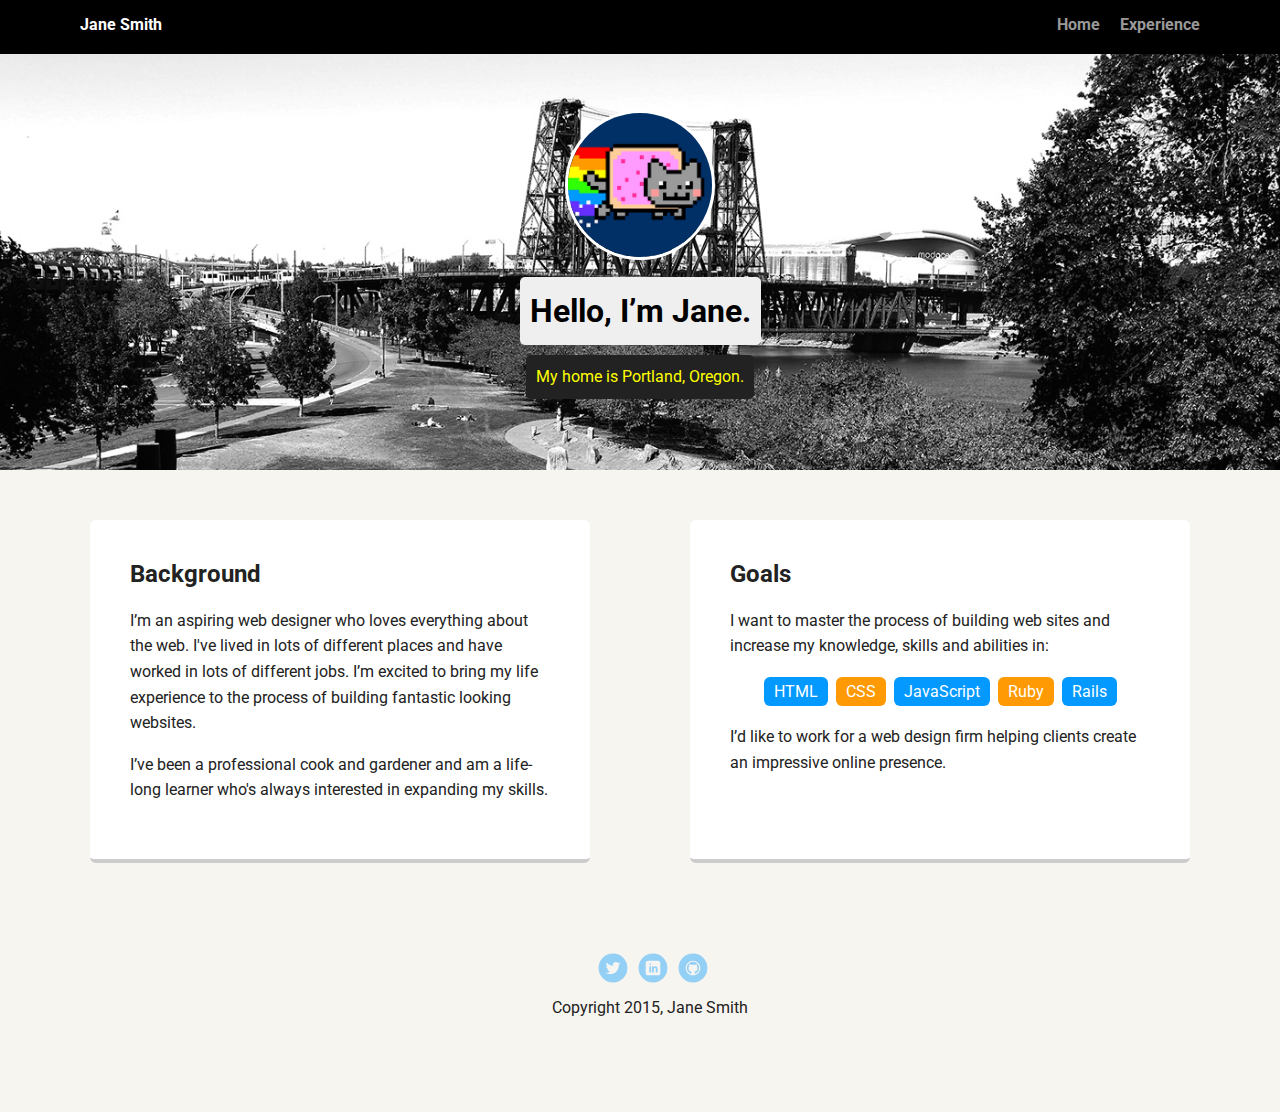
==== index.html @ aa08642e "Added project starter files" ====
<!doctype html>
<html lang="en">
<head>
  <meta charset="utf-8">
  <title>Jane Smith's Profile</title>
  <meta name="viewport" content="width=device-width, initial-scale=1.0">
  <link rel="stylesheet" href="styles.css">
  <link href="https://fonts.googleapis.com/css?family=Muli%7CRoboto:400,300,500,700,900" rel="stylesheet"></head>
  <body>

    <div class="main-nav">
        <ul class="nav">
          <li class="name">Jane Smith</li>
          <li><a href="#">Home</a></li>
          <li><a href="#">Experience</a></li>
        </ul>
    </div>

    <header>
      <img src="images/me.png" alt="Drawing of Jane Smith" class="profile-image">
      <h1 class="tag name">Hello, I’m Jane.</h1>
      <p class="tag location">My home is Portland, Oregon.</p>
    </header>

    <main class="flex">
      <div class="card">
        <h2>Background</h2>
        <p>I’m an aspiring web designer who loves everything about the web. I've lived in lots of different places and have worked in lots of different jobs. I’m excited to bring my life experience to the process of building fantastic looking websites.</p>
        <p>I’ve been a professional cook and gardener and am a life-long learner who's always interested in expanding my skills.</p>
      </div> 

      <div class="card">
        <h2>Goals</h2>
        <p>I want to master the process of building web sites and increase my knowledge, skills and abilities in:</p>
        <ul class="skills">
          <li>HTML</li>
          <li>CSS</li>
          <li>JavaScript</li>
          <li>Ruby</li>
          <li>Rails</li>
        </ul>
        <p>I’d like to work for a web design firm helping clients create an impressive online presence.</p>
      </div> 

    </main>
    <footer>
      <ul>
        <li><a href="#" class="social twitter">Twitter</a></li>
        <li><a href="#" class="social linkedin">LinkedIn</a></li>
        <li><a href="#" class="social github">Github</a></li>
      </ul>
      <p class="copyright">Copyright 2015, Jane Smith</p>
    </footer>
  </body>
  </html>
---- styles.css ----
/* Global Layout Set-up */
* { 
  box-sizing: border-box;
}
  
body {
  margin: 0;
  padding: 0;
  text-align: center;
  font-family: 'Roboto', sans-serif;
  color: #222;
  background: #f7f5f0;
}
/* Link Styles */

a {
  text-decoration: none;
  color: #999;
}
a:hover {
  color: #6633ff;
}

/* Section Styles */

.main-nav {
  width: 100%;
  background: black;
  min-height: 30px;
  padding: 10px;
  position: fixed;
  text-align: center;
}
.nav {
  display: flex;
  justify-content: space-around;
  font-weight: 700;
  list-style-type: none;
  margin: 0 auto;
  padding: 0;
}

.nav .name {
    display: block;
    margin-right: auto;
    color: white;
}
.nav li {
  padding: 5px 10px 10px 10px;
}
.nav a {
  transition: all .5s;
}
.nav a:hover {
  color: white
}

header {
  text-align: center;
  background: url('images/portland.jpg') no-repeat top center ;
  background-size: cover;
  overflow: hidden;
  padding-top: 60px;
}
header {
  line-height: 1.5;
}
header .profile-image {
  margin-top: 50px;
  width: 150px;
  height: 150px;
  border-radius: 50%;
  border: 3px solid white;
  transition: all .5s;
}
header .profile-image:hover {
  transform: scale(1.2) rotate(5deg);
}
.tag {
  background-color: #efefef;
  color: black;
  padding: 10px;
  border-radius: 5px;
  display: table;
  margin: 10px auto;
} 
.location {
  background-color: #222;
  color: yellow;
}
.card {
  margin: 30px;
  padding: 20px 40px 40px;
  max-width: 500px;
  text-align: left;
  background: #fff;
  border-bottom: 4px solid #ccc;
  border-radius: 6px;
  transition: all .5s;
}
.card:hover {
  border-color: #ff99ff;
}

ul.skills {
  padding: 0;
  text-align: center;
}

.skills li {
  border-radius: 6px;
  display: inline-block;
  background: #ff9904;
  color: white;
  padding: 5px 10px;
  margin: 2px;
}

.skills li:nth-child(odd) {
  background: #0399ff;
}

footer {
  width: 100%;
  min-height: 30px;
  padding: 20px 0 40px 20px;
}

footer .copyright {
  top: -8px;
  font-size: .75em;
}

footer ul {
  list-style-type: none;
  margin: 0;
  padding: 0;
}

footer ul li {
  display: inline-block;
}

a.social {
  display: inline-block;
  text-indent: -9999px;
  margin-left: 5px;
  width: 30px;
  height: 30px;
  background-size: 30px 30px;
  opacity: .4;
  transition: all .5s;
}
a.twitter {
  background-image: url(images/twitter.svg);
}
a.linkedin {
  background-image: url(images/linkedin.svg);
}
a.github {
  background-image: url(images/github.svg);
}
a.social:hover {
  opacity: 1;
}
.clearfix {
  clear: both;
}

/* Styles for larger screens */
@media screen and (min-width: 720px) {
  
  .flex {
      display: -ms-flexbox;      /* TWEENER - IE 10 */
      display: flex; 
      max-width: 1200px;
      -ms-flex-pack: distribute;
      justify-content: space-around;
      margin: 0 auto;
  }

  header {
    min-height: 470px;
  }

  .nav {
    max-width: 1200px;
    padding: 0 30px;
  }


  main {
    padding-top: 20px;
  }

  main p {
    line-height: 1.6em;
  }

  footer {
    font-size: 1.3em;
    max-width: 1200px;
    margin: 40px auto;
  }

}
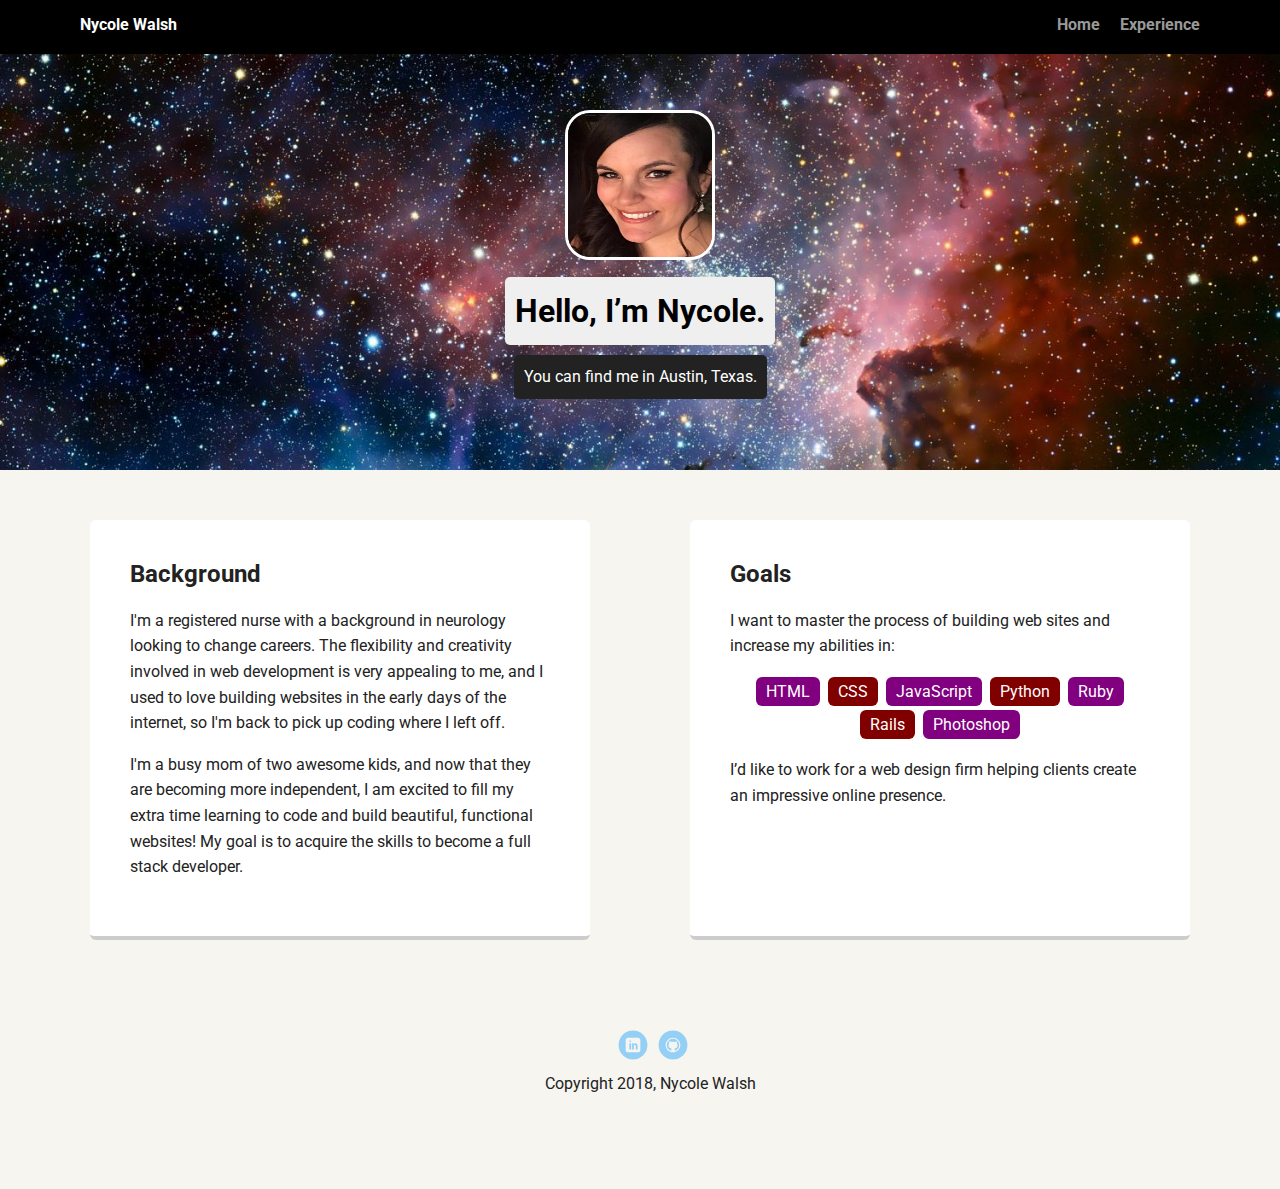
==== commit 70d2505c: "Updated with partial complete resume" ====
--- a/index.html
+++ b/index.html
@@ -2,7 +2,7 @@
 <html lang="en">
 <head>
   <meta charset="utf-8">
-  <title>Jane Smith's Profile</title>
+  <title>Nycole Walsh's Profile</title>
   <meta name="viewport" content="width=device-width, initial-scale=1.0">
   <link rel="stylesheet" href="styles.css">
   <link href="https://fonts.googleapis.com/css?family=Muli%7CRoboto:400,300,500,700,900" rel="stylesheet"></head>
@@ -10,46 +10,47 @@
 
     <div class="main-nav">
         <ul class="nav">
-          <li class="name">Jane Smith</li>
-          <li><a href="#">Home</a></li>
+          <li class="name">Nycole Walsh</li>
+          <li><a href="index.html">Home</a></li>
           <li><a href="#">Experience</a></li>
         </ul>
     </div>
 
     <header>
-      <img src="images/me.png" alt="Drawing of Jane Smith" class="profile-image">
-      <h1 class="tag name">Hello, I’m Jane.</h1>
-      <p class="tag location">My home is Portland, Oregon.</p>
+      <img src="images/meandmom.jpg" alt="Picture of Nycole Walsh" class="profile-image">
+      <h1 class="tag name">Hello, I’m Nycole.</h1>
+      <p class="tag location">You can find me in Austin, Texas.</p>
     </header>
 
     <main class="flex">
       <div class="card">
         <h2>Background</h2>
-        <p>I’m an aspiring web designer who loves everything about the web. I've lived in lots of different places and have worked in lots of different jobs. I’m excited to bring my life experience to the process of building fantastic looking websites.</p>
-        <p>I’ve been a professional cook and gardener and am a life-long learner who's always interested in expanding my skills.</p>
-      </div> 
+        <p>I'm a registered nurse with a background in neurology looking to change careers. The flexibility and creativity involved in web development is very appealing to me, and I used to love building websites in the early days of the internet, so I'm back to pick up coding where I left off.</p>
+        <p>I'm a busy mom of two awesome kids, and now that they are becoming more independent, I am excited to fill my extra time learning to code and build beautiful, functional websites! My goal is to acquire the skills to become a full stack developer.</p>
+      </div>
 
       <div class="card">
         <h2>Goals</h2>
-        <p>I want to master the process of building web sites and increase my knowledge, skills and abilities in:</p>
+        <p>I want to master the process of building web sites and increase my abilities in:</p>
         <ul class="skills">
           <li>HTML</li>
           <li>CSS</li>
           <li>JavaScript</li>
+          <li>Python</li>
           <li>Ruby</li>
           <li>Rails</li>
+          <li>Photoshop</li>
         </ul>
         <p>I’d like to work for a web design firm helping clients create an impressive online presence.</p>
-      </div> 
+      </div>
 
     </main>
     <footer>
       <ul>
-        <li><a href="#" class="social twitter">Twitter</a></li>
-        <li><a href="#" class="social linkedin">LinkedIn</a></li>
-        <li><a href="#" class="social github">Github</a></li>
+        <li><a href="http://linkedin.com/nycole-walsh" class="social linkedin">LinkedIn</a></li>
+        <li><a href="https://github.com/nycolew" class="social github">Github</a></li>
       </ul>
-      <p class="copyright">Copyright 2015, Jane Smith</p>
+      <p class="copyright">Copyright 2018, Nycole Walsh</p>
     </footer>
   </body>
   </html>
--- a/styles.css
+++ b/styles.css
@@ -1,8 +1,8 @@
 /* Global Layout Set-up */
-* { 
+* {
   box-sizing: border-box;
 }
-  
+
 body {
   margin: 0;
   padding: 0;
@@ -57,7 +57,7 @@
 
 header {
   text-align: center;
-  background: url('images/portland.jpg') no-repeat top center ;
+  background: url('images/outer-space.jpg') no-repeat top center ;
   background-size: cover;
   overflow: hidden;
   padding-top: 60px;
@@ -69,12 +69,12 @@
   margin-top: 50px;
   width: 150px;
   height: 150px;
-  border-radius: 50%;
+  border-radius: 25px;
   border: 3px solid white;
   transition: all .5s;
 }
 header .profile-image:hover {
-  transform: scale(1.2) rotate(5deg);
+  transform: scale(1.3) rotate(10deg);
 }
 .tag {
   background-color: #efefef;
@@ -83,10 +83,10 @@
   border-radius: 5px;
   display: table;
   margin: 10px auto;
-} 
+}
 .location {
   background-color: #222;
-  color: yellow;
+  color: white;
 }
 .card {
   margin: 30px;
@@ -110,14 +110,14 @@
 .skills li {
   border-radius: 6px;
   display: inline-block;
-  background: #ff9904;
+  background: maroon;
   color: white;
   padding: 5px 10px;
   margin: 2px;
 }
 
 .skills li:nth-child(odd) {
-  background: #0399ff;
+  background: purple;
 }
 
 footer {
@@ -151,9 +151,7 @@
   opacity: .4;
   transition: all .5s;
 }
-a.twitter {
-  background-image: url(images/twitter.svg);
-}
+
 a.linkedin {
   background-image: url(images/linkedin.svg);
 }
@@ -169,10 +167,10 @@
 
 /* Styles for larger screens */
 @media screen and (min-width: 720px) {
-  
+
   .flex {
       display: -ms-flexbox;      /* TWEENER - IE 10 */
-      display: flex; 
+      display: flex;
       max-width: 1200px;
       -ms-flex-pack: distribute;
       justify-content: space-around;
@@ -204,4 +202,3 @@
   }
 
 }
-
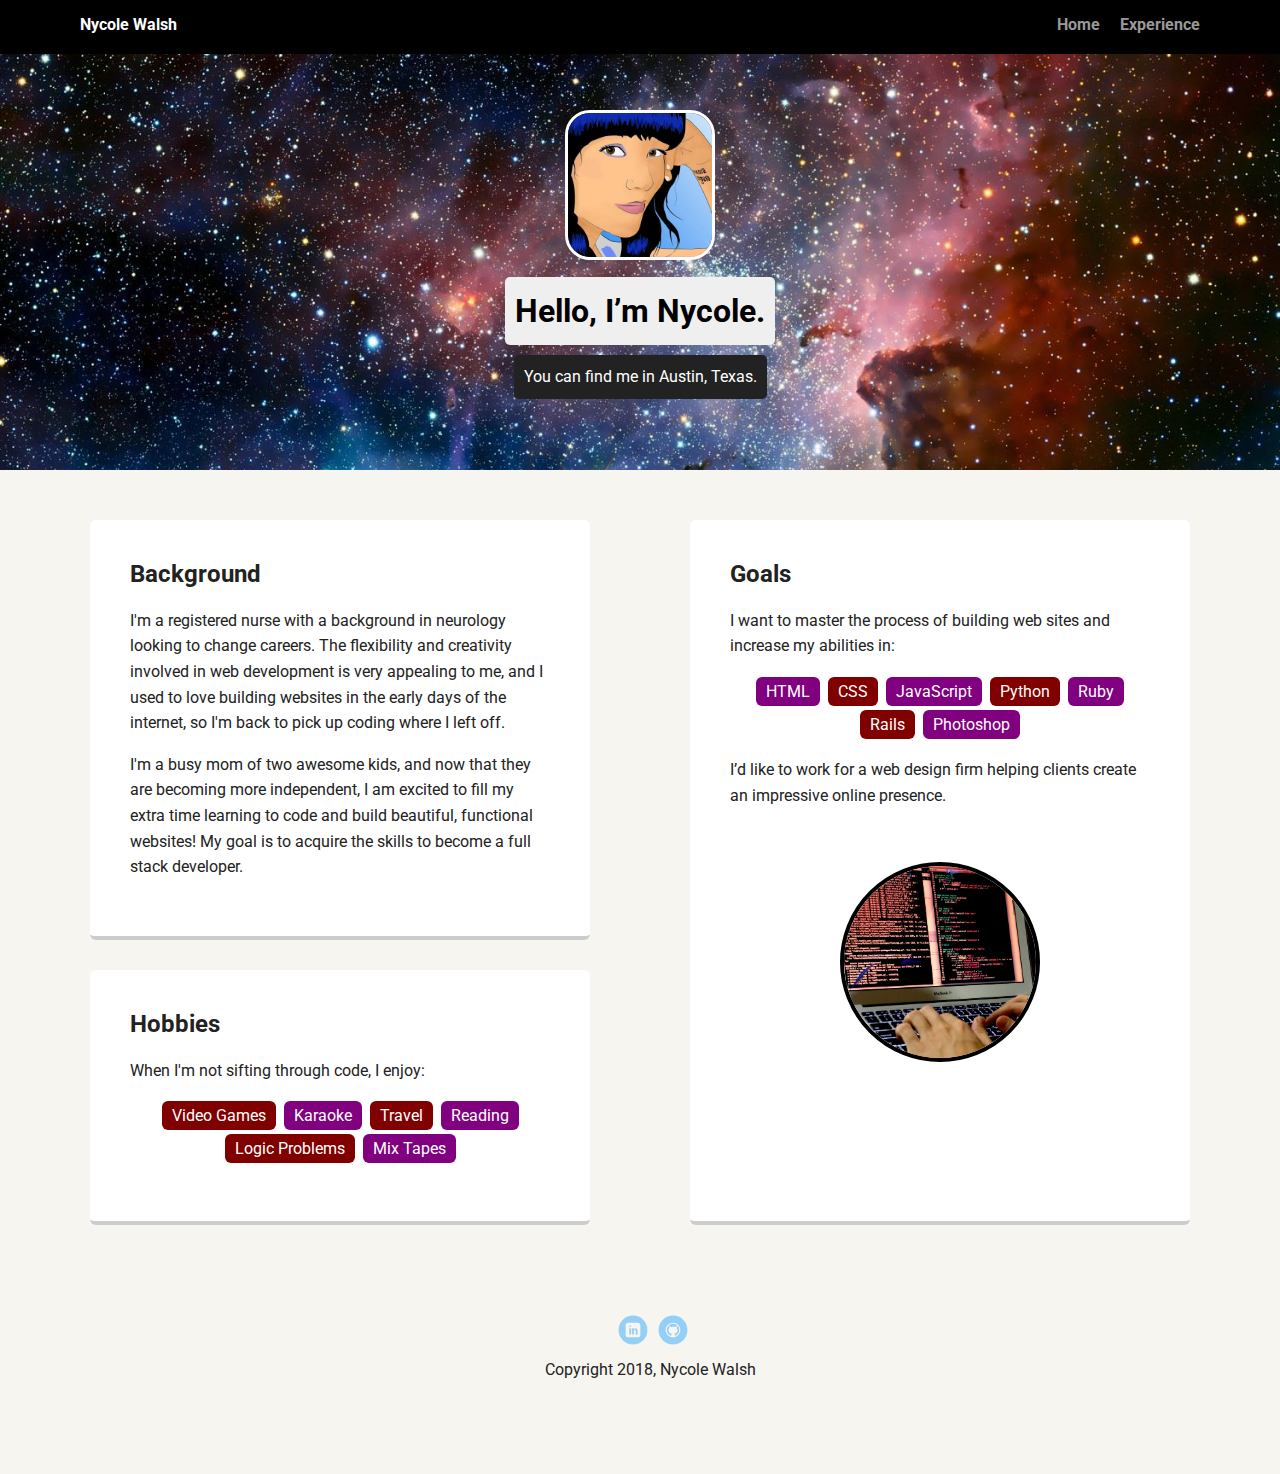
==== commit c52624ab: "Final changes before peer review" ====
--- a/index.html
+++ b/index.html
@@ -12,42 +12,60 @@
         <ul class="nav">
           <li class="name">Nycole Walsh</li>
           <li><a href="index.html">Home</a></li>
-          <li><a href="#">Experience</a></li>
+          <li><a href="experience.html">Experience</a></li>
         </ul>
     </div>
 
     <header>
-      <img src="images/meandmom.jpg" alt="Picture of Nycole Walsh" class="profile-image">
+      <img src="images/cartoon_me.jpg" alt="Drawing of Nycole Walsh" class="profile-image">
       <h1 class="tag name">Hello, I’m Nycole.</h1>
       <p class="tag location">You can find me in Austin, Texas.</p>
     </header>
 
     <main class="flex">
-      <div class="card">
-        <h2>Background</h2>
-        <p>I'm a registered nurse with a background in neurology looking to change careers. The flexibility and creativity involved in web development is very appealing to me, and I used to love building websites in the early days of the internet, so I'm back to pick up coding where I left off.</p>
-        <p>I'm a busy mom of two awesome kids, and now that they are becoming more independent, I am excited to fill my extra time learning to code and build beautiful, functional websites! My goal is to acquire the skills to become a full stack developer.</p>
+
+      <div class="wrapper">
+
+        <div class="card">
+          <h2>Background</h2>
+          <p>I'm a registered nurse with a background in neurology looking to change careers. The flexibility and creativity involved in web development is very appealing to me, and I used to love building websites in the early days of the internet, so I'm back to pick up coding where I left off.</p>
+          <p>I'm a busy mom of two awesome kids, and now that they are becoming more independent, I am excited to fill my extra time learning to code and build beautiful, functional websites! My goal is to acquire the skills to become a full stack developer.</p>
+        </div>
+
+        <div class="card">
+          <h2>Hobbies</h2>
+          <p>When I'm not sifting through code, I enjoy:</p>
+          <ul class="hobbies">
+            <li>Video Games</li>
+            <li>Karaoke</li>
+            <li>Travel</li>
+            <li>Reading</li>
+            <li>Logic Problems</li>
+            <li>Mix Tapes</li>
+          </ul>
+        </div>
       </div>
 
-      <div class="card">
-        <h2>Goals</h2>
-        <p>I want to master the process of building web sites and increase my abilities in:</p>
-        <ul class="skills">
-          <li>HTML</li>
-          <li>CSS</li>
-          <li>JavaScript</li>
-          <li>Python</li>
-          <li>Ruby</li>
-          <li>Rails</li>
-          <li>Photoshop</li>
-        </ul>
-        <p>I’d like to work for a web design firm helping clients create an impressive online presence.</p>
-      </div>
+        <div class="card">
+          <h2>Goals</h2>
+          <p>I want to master the process of building web sites and increase my abilities in:</p>
+          <ul class="skills">
+            <li>HTML</li>
+            <li>CSS</li>
+            <li>JavaScript</li>
+            <li>Python</li>
+            <li>Ruby</li>
+            <li>Rails</li>
+            <li>Photoshop</li>
+          </ul>
+          <p>I’d like to work for a web design firm helping clients create an impressive online presence.</p><br><br>
+          <img src="images/coding.jpg" alt="Picture of person typing code" id="coding">
+        </div>
 
     </main>
     <footer>
       <ul>
-        <li><a href="http://linkedin.com/nycole-walsh" class="social linkedin">LinkedIn</a></li>
+        <li><a href="http://www.linkedin.com/in/nycole-walsh" class="social linkedin">LinkedIn</a></li>
         <li><a href="https://github.com/nycolew" class="social github">Github</a></li>
       </ul>
       <p class="copyright">Copyright 2018, Nycole Walsh</p>
--- a/styles.css
+++ b/styles.css
@@ -88,6 +88,11 @@
   background-color: #222;
   color: white;
 }
+
+.wrapper {
+  display: inline-block;
+}
+
 .card {
   margin: 30px;
   padding: 20px 40px 40px;
@@ -120,6 +125,34 @@
   background: purple;
 }
 
+ul.hobbies {
+  padding: 0;
+  text-align: center;
+}
+
+.hobbies li {
+  border-radius: 6px;
+  display: inline-block;
+  background: purple;
+  color: white;
+  padding: 5px 10px;
+  margin: 2px;
+}
+
+.hobbies li:nth-child(odd) {
+  background: maroon;
+}
+
+#coding {
+  border: 4px solid black;
+  border-radius: 50%;
+  width: 200px;
+  height: 200px;
+  display: block;
+  margin-left: auto;
+  margin-right: auto;
+}
+
 footer {
   width: 100%;
   min-height: 30px;
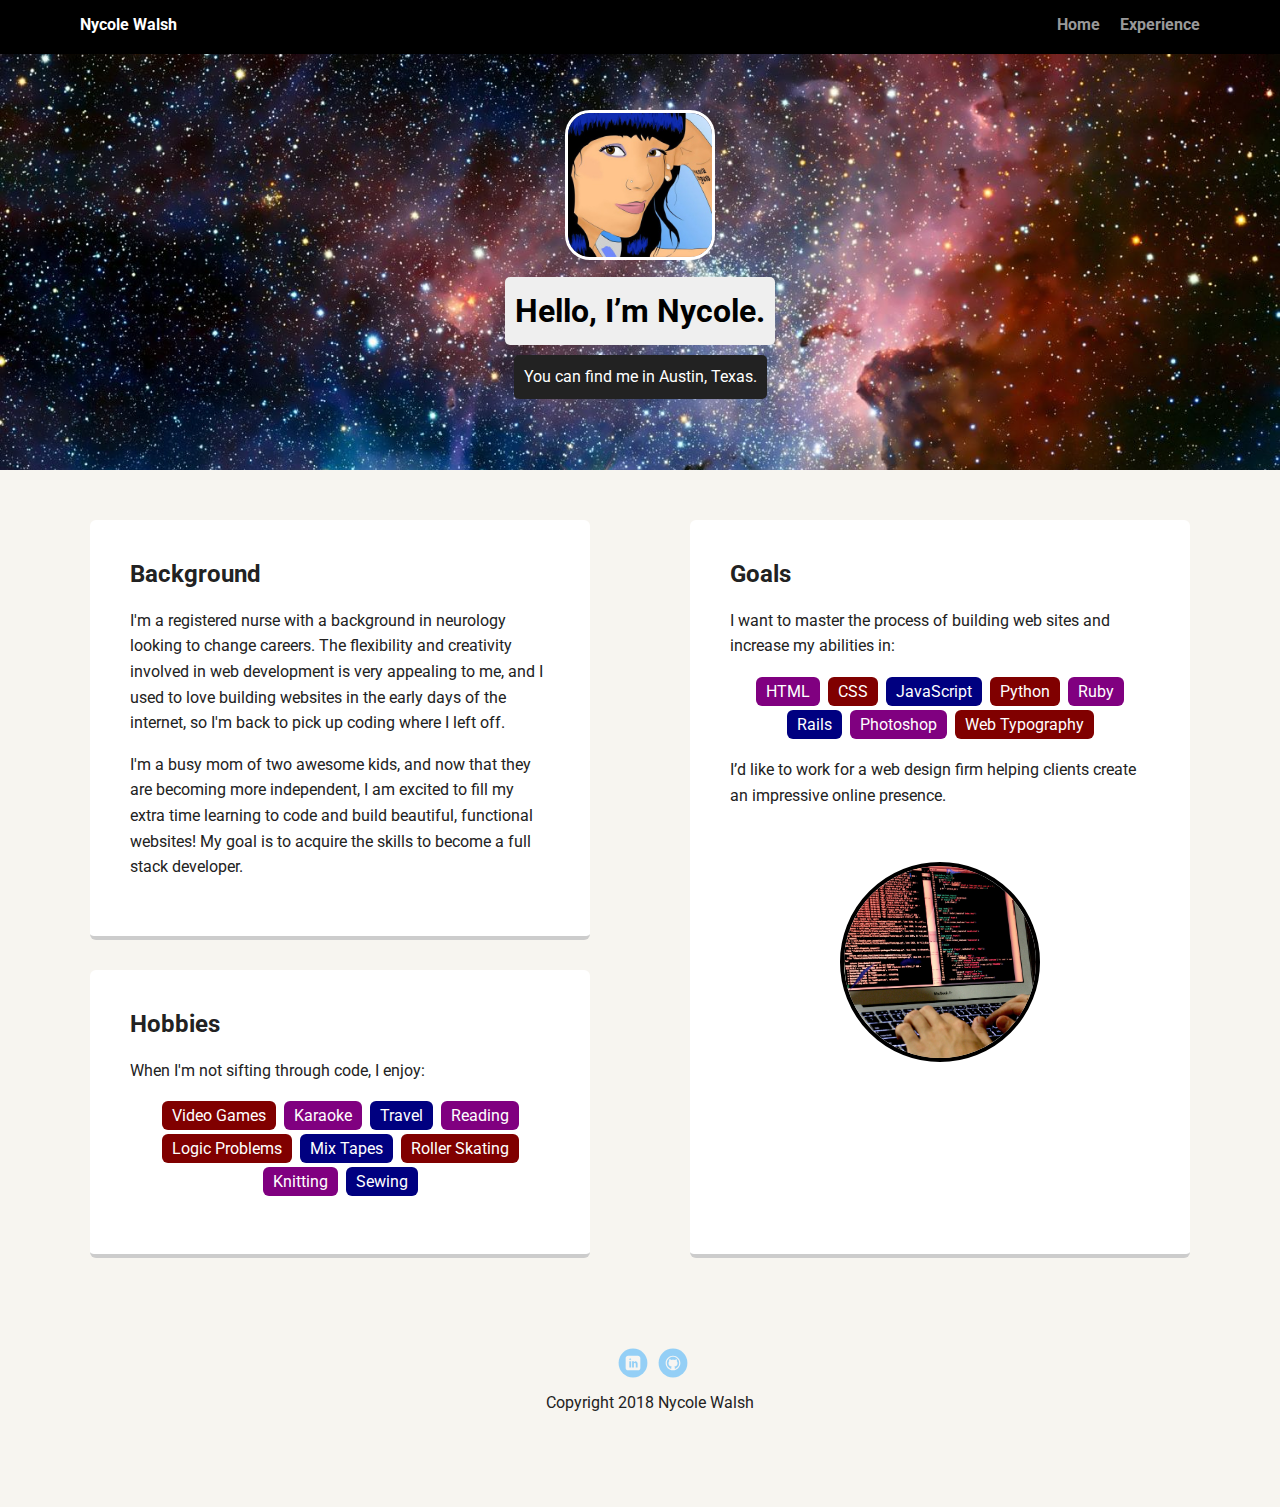
==== commit 5f14d47e: "Small detail changes" ====
--- a/index.html
+++ b/index.html
@@ -42,6 +42,9 @@
             <li>Reading</li>
             <li>Logic Problems</li>
             <li>Mix Tapes</li>
+            <li>Roller Skating</li>
+            <li>Knitting</li>
+            <li>Sewing</li>
           </ul>
         </div>
       </div>
@@ -57,6 +60,7 @@
             <li>Ruby</li>
             <li>Rails</li>
             <li>Photoshop</li>
+            <li>Web Typography</li>
           </ul>
           <p>I’d like to work for a web design firm helping clients create an impressive online presence.</p><br><br>
           <img src="images/coding.jpg" alt="Picture of person typing code" id="coding">
@@ -68,7 +72,7 @@
         <li><a href="http://www.linkedin.com/in/nycole-walsh" class="social linkedin">LinkedIn</a></li>
         <li><a href="https://github.com/nycolew" class="social github">Github</a></li>
       </ul>
-      <p class="copyright">Copyright 2018, Nycole Walsh</p>
+      <p class="copyright">Copyright 2018 Nycole Walsh</p>
     </footer>
   </body>
   </html>
--- a/styles.css
+++ b/styles.css
@@ -125,6 +125,10 @@
   background: purple;
 }
 
+.skills li:nth-child(3n+3) {
+  background: navy;
+}
+
 ul.hobbies {
   padding: 0;
   text-align: center;
@@ -141,6 +145,10 @@
 
 .hobbies li:nth-child(odd) {
   background: maroon;
+}
+
+.hobbies li:nth-child(3n+3) {
+  background: navy;
 }
 
 #coding {
